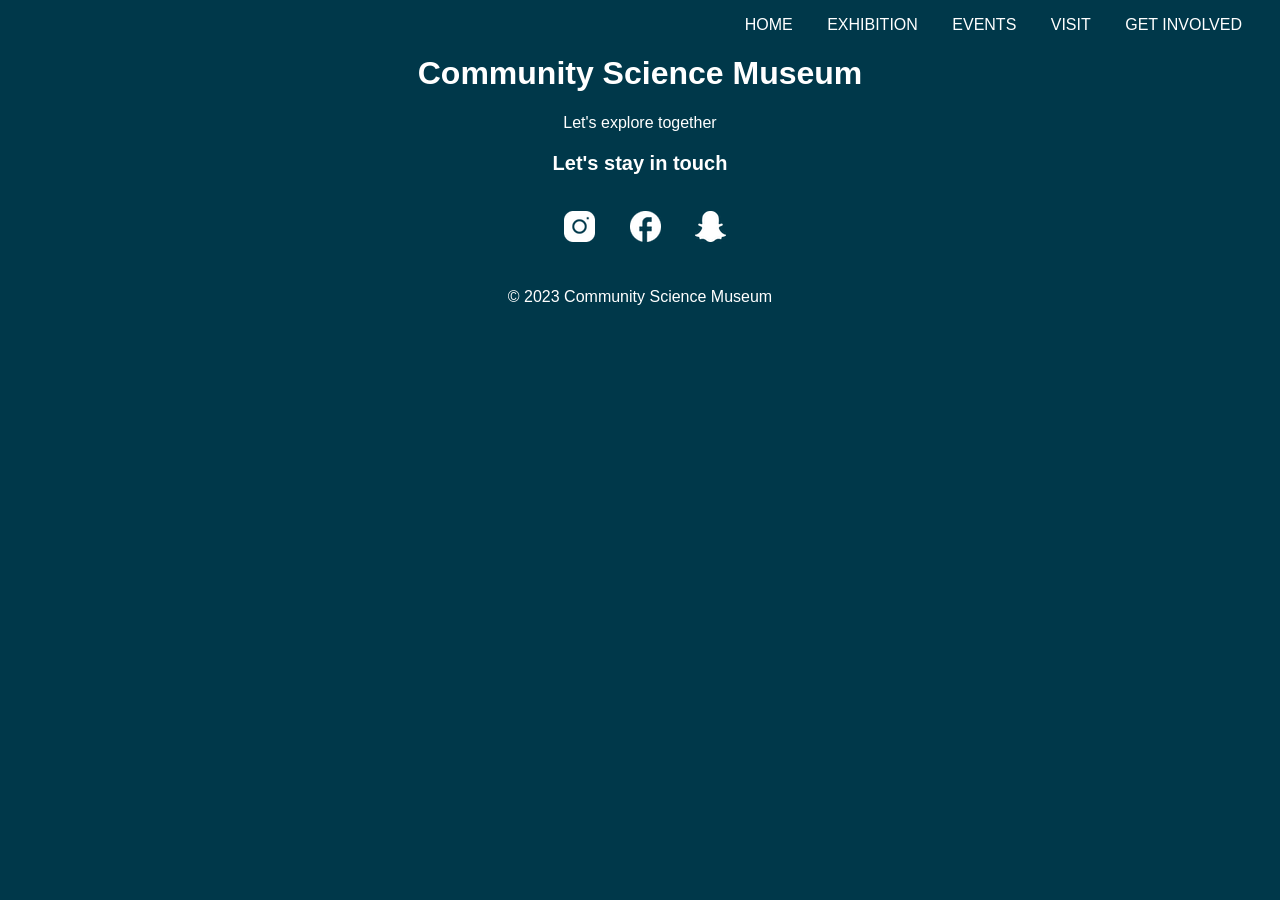
==== index.html @ e81e21a8 "update" ====
<!DOCTYPE html>
<html lang="en">
<head>
    <meta charset="UTF-8">
    <meta name="viewport" content="width=device-width, initial-scale=1.0">
    <title>Community Science Museum</title>
    <link href="css/styles.css" rel="stylesheet">
</head>
<body>
    <header>
        <nav>
            <ul>
                <li><a href="index.html">Home</a></li>
                <li><a href="exhibition/exhibition.html">Exhibition</a></li>
                <li><a href="events/events.html">Events</a></li>
                <li><a href="visit/visit.html">Visit</a></li>
                <li><a href="getinvolved/getinvolved.html">Get Involved</a></li>
            </ul>
        </nav>
    </header>
    <main>
        <h1>Community Science Museum</h1>
        <p>Let's explore together</p>
    </main>

    <footer>
        <div class="footer">
            <p>Let's stay in touch</p>
        </div>
        <ul class="socialicons">
            <li><a href="https://instagram.com" target="_blank">
                <img src="images/icons/instagramicon.png"></li>
            <li><a href="https://facebook.com" target="_blank">
                <img src="images/icons/facebookicon.png"></li>    
            <li><a href="https://snapchat.com" target="_blank">
                <img src="images/icons/snapchaticon.png"></li>    
        </ul>
        <div class="copyright">
            <p>&copy; 2023 Community Science Museum</p>
        </div>
    </footer>
</body>
</html>
---- css/styles.css ----
body {
    font-family: "Roboto", "Opens Sans", "Source Sans Pro", sans-serif;
    background-color: #00384A;
    color: #FFFFFF;
}

nav { 
    
}

ul {
    text-align: right;

}

li {
    display: inline; 
    margin-right: 30px;
    
}

a {
    color: #FFFFFF;
    text-transform: uppercase;
    text-decoration: none;
    font-weight: lighter;

}

nav a:hover {
    font-weight: bolder;
}

h1 {
    text-align: center;
    color: #FFFFFF;
}


p {
    text-align: center;
    color: #FFFFFF;
}


footer {
    color: #FFFFFF;
    text-align: center;
    
}

.footer {
    font-size: 20px;
    font-weight: bolder;

}

.socialicons {
    padding-bottom: 10px;
    display: inline-block;
        
}

.copyright {
    font-weight: lighter;
    text-transform: capitalize; 

}
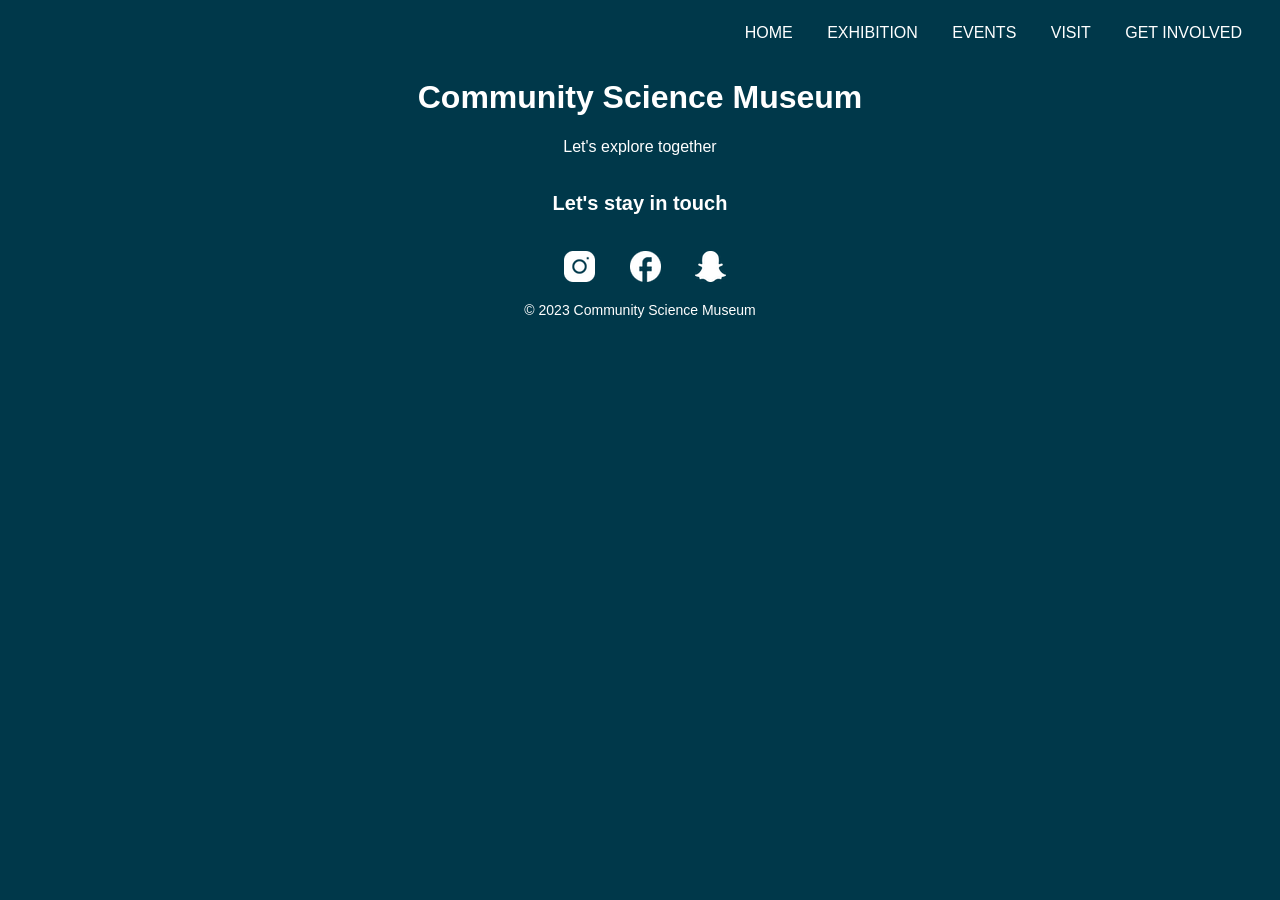
==== commit 3a11b75a: "update" ====
--- a/index.html
+++ b/index.html
@@ -19,22 +19,27 @@
         </nav>
     </header>
     <main>
-        <h1>Community Science Museum</h1>
-        <p>Let's explore together</p>
+        <div class="container">
+            <h1>Community Science Museum</h1>
+            <p>Let's explore together</p>
+
+        </div>
+        
     </main>
 
     <footer>
         <div class="footer">
             <p>Let's stay in touch</p>
         </div>
-        <ul class="socialicons">
-            <li><a href="https://instagram.com" target="_blank">
-                <img src="images/icons/instagramicon.png"></li>
-            <li><a href="https://facebook.com" target="_blank">
-                <img src="images/icons/facebookicon.png"></li>    
-            <li><a href="https://snapchat.com" target="_blank">
-                <img src="images/icons/snapchaticon.png"></li>    
-        </ul>
+        <div class="socialicons">
+            <ul>
+                <li><a href="https://instagram.com" target="_blank">
+                    <img src="images/icons/instagramicon.png"></a></li>
+                <li><a href="https://facebook.com" target="_blank">
+                    <img src="images/icons/facebookicon.png"></a></li>    
+                <li><a href="https://snapchat.com" target="_blank">
+                    <img src="images/icons/snapchaticon.png"></a></li>    
+            </ul>
         <div class="copyright">
             <p>&copy; 2023 Community Science Museum</p>
         </div>
--- a/css/styles.css
+++ b/css/styles.css
@@ -2,7 +2,16 @@
     font-family: "Roboto", "Opens Sans", "Source Sans Pro", sans-serif;
     background-color: #00384A;
     color: #FFFFFF;
+    display: grid;
+    grid-template-areas:
+    "header header"
+    "main main"
+    "footer footer"
+    ;
+  
+
 }
+
 
 nav { 
     
@@ -38,9 +47,55 @@
 
 
 p {
-    text-align: center;
     color: #FFFFFF;
 }
+
+
+.container {
+    text-align: center;
+}
+
+.grid-container {
+    display: grid;
+    grid-template-columns: 1fr 1fr;
+    grid-template-rows: auto 1fr auto; 
+    grid-gap: 30px; 
+    padding-left: 100px; 
+    padding-right: 100px;
+    padding-top: 50px;
+    min-height: 100vh;
+    align-items: center;
+    justify-content: center;
+    grid-template-areas: 
+    "header header"
+    "main main"
+    "footer footer"
+
+}
+
+.grid-item-2,
+.grid-item-4,
+.grid-item-6 {
+    text-align: left;
+    width: 300px; 
+
+}
+
+.grid-item-1,
+.grid-item-3,
+.grid-item-5 {
+    
+   
+}
+
+
+
+
+  
+
+
+
+
 
 
 footer {
@@ -62,7 +117,41 @@
 }
 
 .copyright {
+    font-size: 14px;
     font-weight: lighter;
     text-transform: capitalize; 
 
-}+}
+
+@media (min-width: 40em) {
+    body {
+        grid-template-columns: 1fr; 
+        grid-template-rows: auto 1fr auto;
+        grid-template-areas: 
+        'header header'
+        'main main'
+        'footer footer'
+        ;
+
+
+    }
+
+    header {
+        grid-column: span 2; 
+    }
+
+    footer {
+        grid-column: span 2;    
+    }
+
+} 
+
+
+header { grid-area: header; }
+main { grid-area: main; }
+footer { grid-area: footer; }
+
+
+    
+ 
+
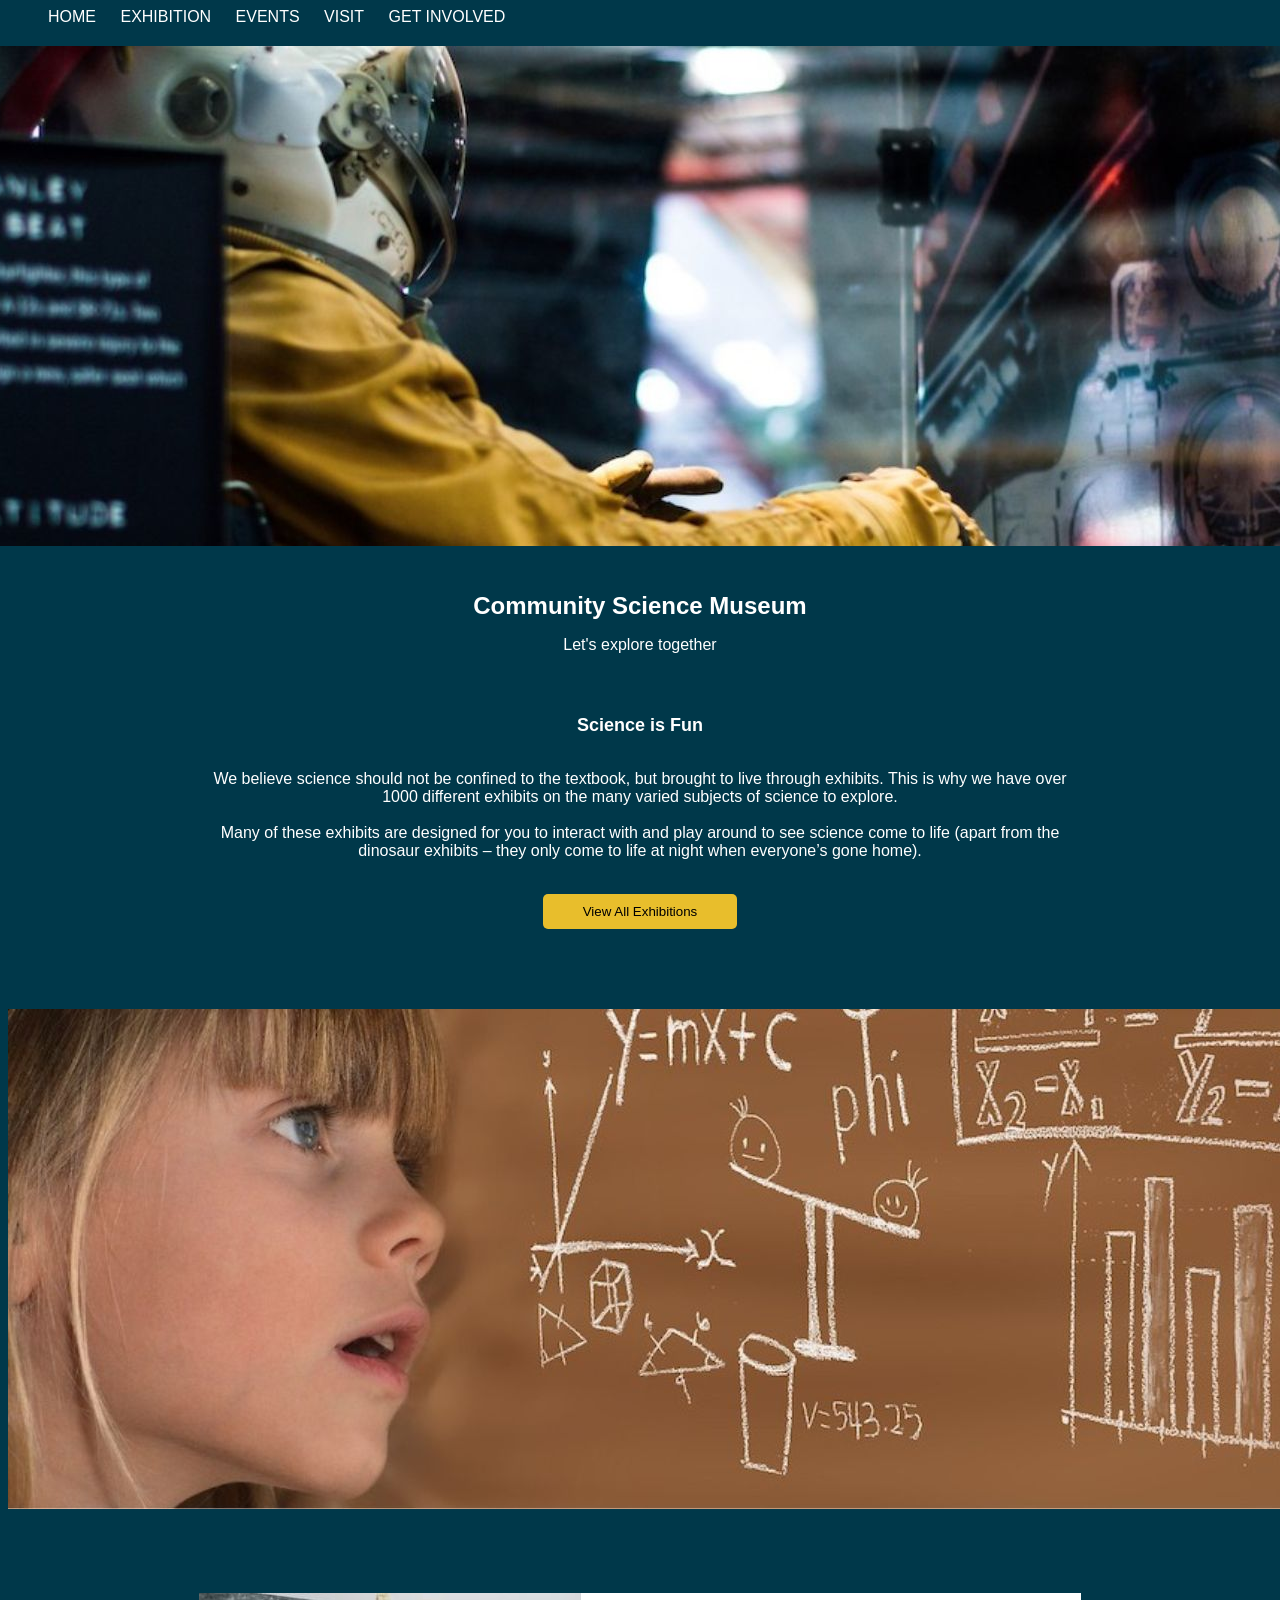
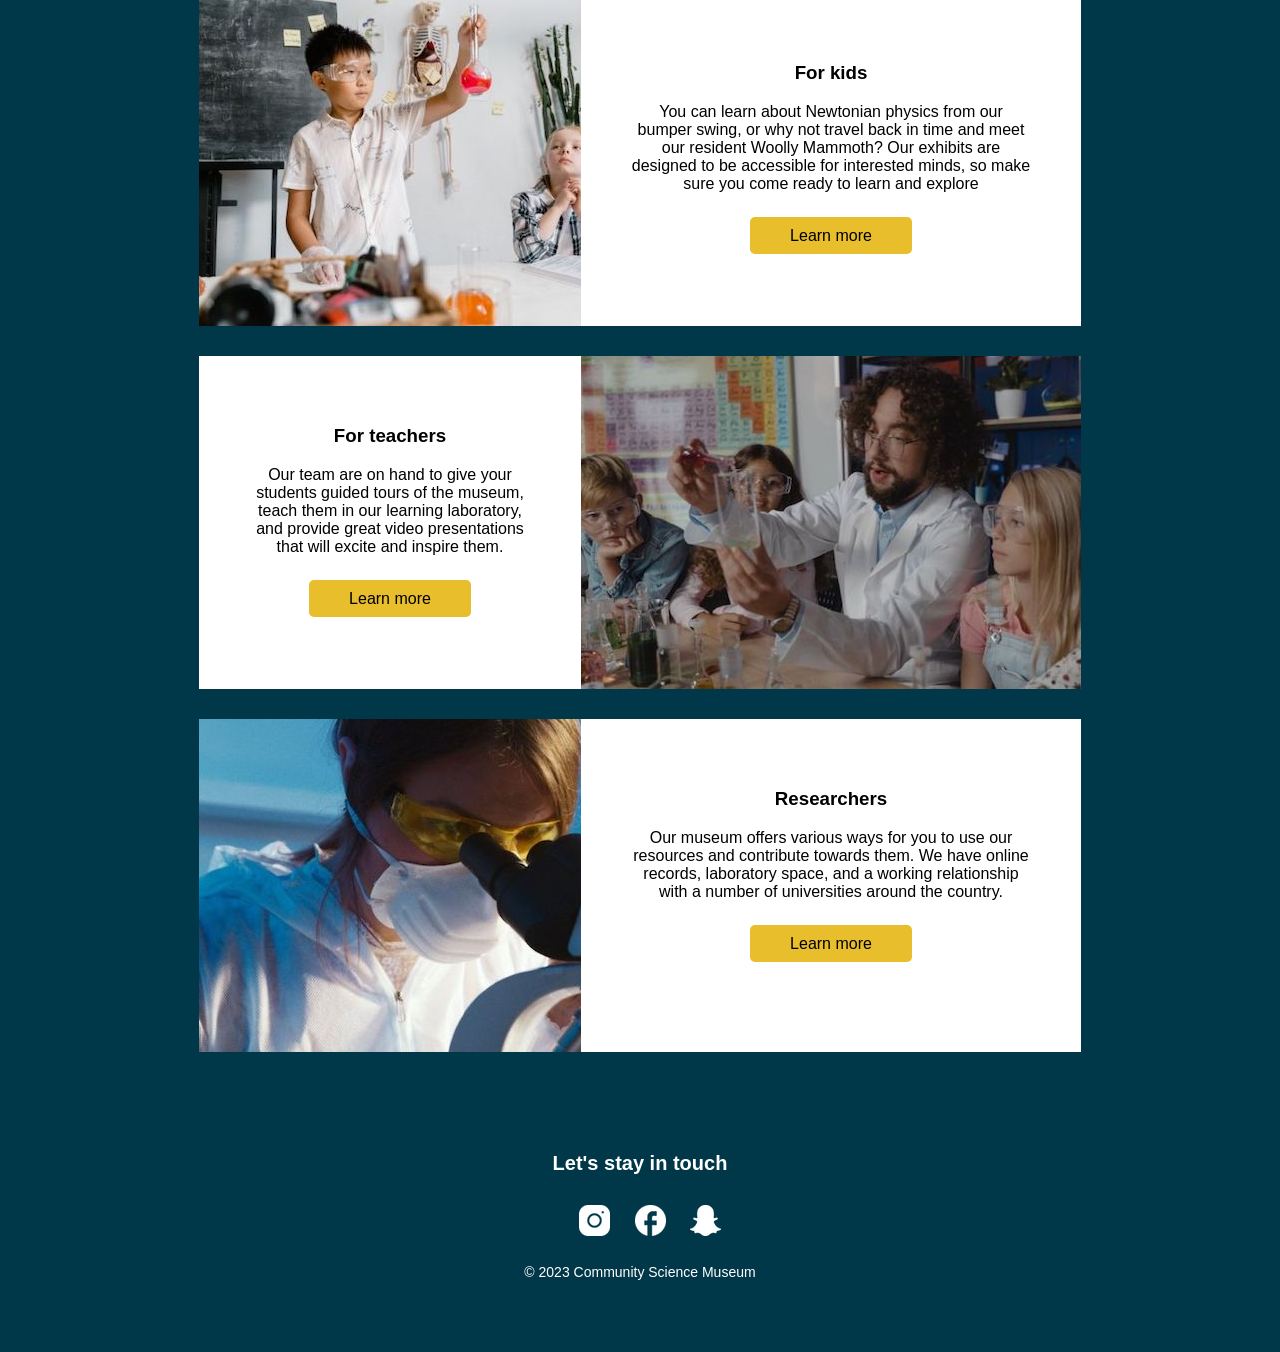
==== commit d10eca9c: "update" ====
--- a/index.html
+++ b/index.html
@@ -18,13 +18,85 @@
             </ul>
         </nav>
     </header>
-    <main>
+    <main> 
         <div class="container">
-            <h1>Community Science Museum</h1>
-            <p>Let's explore together</p>
+            <div class="container-item-1">
+                <img src="images/home/community_science_museum_simulator_cosmology_background1.jpg" alt="Full equiped person in Simulator"> 
+            </div>
+            <div class="container-item-2">
+                <h1>Community Science Museum</h1>
+                <p>Let's explore together</p>
+            </div>
+            <div class="container-item-3">
+                <h2>Science is Fun</h2>
+                <p>
+                    <br>We believe science should not be confined to the textbook, but brought to live through exhibits. This is why we have over 1000 different exhibits on the many varied subjects of science to explore.<br/>
+                    <br>Many of these exhibits are designed for you to interact with and play around to see science come to life (apart from the dinosaur exhibits – they only come to life at night when everyone’s gone home).</br>
+                </p>
+                <br><button type="button" class="button">View All Exhibitions</button></br>
+            </div>
+
+            <div class="container-item-4">
+                <img src="images/home/scienceisfun_girl_with_numbers_background.jpg" alt="Girl and numbers">
+            </div>
+
+            <div class="container-item-5">
+                <img src="images/home/boy_experiment.jpg" alt="Boy experiement">
+            </div>    
+            
+            <div class="container-item-6">
+                <h3>For kids</h3>
+                <p>You can learn about Newtonian physics from our bumper swing, or why not travel back in time and meet our resident Woolly Mammoth? Our exhibits are designed to be accessible for interested minds, so make sure you come ready to learn and explore</p>
+                <br><buttontype="button" class="button">Learn more</button></buttontype></br>
+            </div>
+
+            <div class="container-item-7">
+                <h3>For teachers</h3>
+                <p>Our team are on hand to give your students guided tours of the museum, teach them in our learning laboratory, and provide great video presentations that will excite and inspire them.</p>
+                <br><buttontype="button" class="button">Learn more</button></buttontype></br>
+            </div>    
+
+            <div class="container-item-8">
+                <img src="images/home/explore_for_teachers1.jpg" alt="Teacher showing experiment">
+            </div> 
+
+            <div class="container-item-9">
+                <img src="images/home/getinvolved_volunteer1.jpg" alt="Researcher checking results">
+            </div>
+
+            <div class="container-item-10">
+                <h3>Researchers</h3>
+                <p>Our museum offers various ways for you to use our resources and contribute towards them. We have online records, laboratory space, and a working relationship with a number of universities around the country.</p>
+                <br><buttontype="button" class="button">Learn more</button></buttontype></br>
+            </div>
+            
+        
+        
+
+                
+                
+                
+           
+              
+         
+            
+
 
         </div>
-        
+
+
+      
+
+
+
+
+
+
+
+
+
+
+
     </main>
 
     <footer>
@@ -36,10 +108,11 @@
                 <li><a href="https://instagram.com" target="_blank">
                     <img src="images/icons/instagramicon.png"></a></li>
                 <li><a href="https://facebook.com" target="_blank">
-                    <img src="images/icons/facebookicon.png"></a></li>    
+                    <img src="images/icons/facebookicon.png" target="_blank"></a></li>
                 <li><a href="https://snapchat.com" target="_blank">
                     <img src="images/icons/snapchaticon.png"></a></li>    
             </ul>
+        </div>
         <div class="copyright">
             <p>&copy; 2023 Community Science Museum</p>
         </div>
--- a/css/styles.css
+++ b/css/styles.css
@@ -2,29 +2,19 @@
     font-family: "Roboto", "Opens Sans", "Source Sans Pro", sans-serif;
     background-color: #00384A;
     color: #FFFFFF;
-    display: grid;
-    grid-template-areas:
-    "header header"
-    "main main"
-    "footer footer"
-    ;
-  
-
-}
-
-
-nav { 
-    
+   
+
 }
 
 ul {
     text-align: right;
+    display: inline;
 
 }
 
 li {
     display: inline; 
-    margin-right: 30px;
+    margin-right: 20px;
     
 }
 
@@ -43,70 +33,291 @@
 h1 {
     text-align: center;
     color: #FFFFFF;
-}
-
-
-p {
-    color: #FFFFFF;
-}
-
+    font-size: 24px;
+}
+
+h2 {
+    font-size: 18px; 
+    text-align: center;
+
+}
+
+
+.button {
+    background-color: #E8BE2C;
+    color: black;
+    border: none; 
+    border-radius: 5px; 
+    padding: 10px 40px; 
+
+
+}
 
 .container {
-    text-align: center;
-}
+    display: grid; 
+    grid-template-columns: 1fr 1fr 1fr 1fr 1fr 1fr;
+    grid-template-rows: auto 1fr auto;
+    grid-row-gap: 30px; 
+    padding-top: 20px; 
+    padding-bottom: 20px; 
+}
+
+.container-item-1 {
+    grid-column: span 6;
+    display: flex; 
+    justify-content: center; 
+     
+}
+
+
+.container-item-2 {
+    text-align: center;
+    grid-column-start: 2;
+    grid-column-end: 6; 
+  
+
+}
+
+
+.container-item-3 {
+    text-align: center;
+    grid-column-start: 2;
+    grid-column-end: 6;
+    
+
+}
+
+.container-item-4 {
+    padding-top: 50px; 
+    padding-bottom: 50px;
+    grid-column: span 6; 
+}
+
+
+.container-item-5 {
+    grid-column-start: 2;
+    grid-column-end: 4;
+    background: white;
+    display: flex; 
+    justify-content: left;
+    
+
+
+
+}
+
+.container-item-6 {
+    grid-column-start: 4;
+    grid-column-end: 6;
+    background: white;
+    color: black; 
+    padding: 50px; 
+    text-align: center;
+
+
+}
+
+
+.container-item-7 {
+    grid-column-start: 2;
+    grid-column-end: 4;
+    background: white;
+    color: black;
+    padding: 50px; 
+    text-align: center;
+ 
+
+}
+
+
+.container-item-8 {
+    grid-column-start: 4;
+    grid-column-end: 6;
+    background: white;
+    display: flex; 
+    justify-content: right;
+    width: 500px;
+
+}
+
+.container-item-9 {
+    grid-column-start: 2;
+    grid-column-end: 4;
+    background: white;
+    display: flex; 
+    justify-content: left;
+    
+
+}
+
+.container-item-10 {
+    grid-column-start: 4;
+    grid-column-end: 6;
+    background: white;
+    color: black;
+    padding: 50px; 
+    text-align: center;
+    
+
+}
+
+
+
+
+
 
 .grid-container {
-    display: grid;
-    grid-template-columns: 1fr 1fr;
-    grid-template-rows: auto 1fr auto; 
-    grid-gap: 30px; 
-    padding-left: 100px; 
-    padding-right: 100px;
-    padding-top: 50px;
-    min-height: 100vh;
-    align-items: center;
-    justify-content: center;
-    grid-template-areas: 
-    "header header"
-    "main main"
-    "footer footer"
+    display: grid; 
+    grid-template-columns: 1fr 1fr 1fr 1fr 1fr 1fr; 
+    grid-template-rows: auto 1fr 1fr 1fr auto; 
+    grid-column-gap: 20px; 
+    grid-row-gap: 70px; 
+
+
+
+}
+
+.grid-item-1 {  
+    grid-column: span 6;
+    padding: 30px; 
+   
+    
 
 }
 
 .grid-item-2,
 .grid-item-4,
-.grid-item-6 {
-    text-align: left;
-    width: 300px; 
-
-}
-
-.grid-item-1,
+.grid-item-6 { 
+    grid-column-start: 2;
+    grid-column-end: 4;
+
+    
+ 
+
+}
+
 .grid-item-3,
-.grid-item-5 {
-    
-   
-}
-
-
-
+.grid-item-5,
+.grid-item-7 {
+    grid-column-start: 4;
+    grid-column-end: 6;
 
   
 
 
-
-
+}
+
+
+
+
+.grid-container-1 {
+    display: grid; 
+    grid-template-columns: 1fr 1fr 1fr 1fr 1fr; 
+    grid-template-rows: auto auto auto auto auto; 
+    grid-row-gap: 10px; 
+    grid-column-gap: 10px;
+    background-color: white; 
+    color: black;
+    height: 100vh;
+    
+}
+
+.grid-container-2 {
+    display: grid; 
+    grid-template-columns: 1fr 1fr 1fr 1fr 1fr; 
+    grid-template-rows: auto auto auto auto auto; 
+    grid-row-gap: 10px; 
+    grid-column-gap: 10px;
+    background-color: #00384A; 
+    color: white;
+    height: 100vh;
+
+
+    
+}
+
+
+
+
+.header {
+    padding: 30px; 
+   
+
+}
+
+.grid-item-1-2,
+.grid-item-2-2 {
+    grid-column-start: 2;
+    padding-top: 50px;
+   
+ 
+
+}
+
+.grid-item-1-3,
+.grid-item-2-3 {
+    grid-column-start: 2;
+    display: flex; 
+    justify-content: left;
+
+
+}
+
+.grid-item-1-4,
+.grid-item-2-4 {
+    grid-column-start: 3;
+    display: flex; 
+    justify-content: center;
+   
+ 
+
+}
+
+.grid-item-1-5,
+.grid-item-2-5 {
+    grid-column-start: 4;
+    display: flex; 
+    justify-content: right; 
+   
+ 
+
+}
+
+.grid-item-1-6,
+.grid-item-2-6 {
+    display: none; 
+  
+ 
+ 
+
+}
+
+.grid-item-1-7,
+.grid-item-2-7 {
+    grid-column-start: 2;
+    grid-column-end: 5;   
+    display: flex; 
+    justify-content: center;
+   
+
+}
+
+
+ 
 
 
 footer {
     color: #FFFFFF;
     text-align: center;
+    padding: 50px; 
     
 }
 
 .footer {
     font-size: 20px;
     font-weight: bolder;
+    padding: 10px; 
+
 
 }
 
@@ -123,35 +334,195 @@
 
 }
 
-@media (min-width: 40em) {
+@media (max-width: 60em) {
     body {
+        display: grid; 
         grid-template-columns: 1fr; 
         grid-template-rows: auto 1fr auto;
-        grid-template-areas: 
-        'header header'
-        'main main'
-        'footer footer'
-        ;
-
-
-    }
+        width: auto; 
+
+        
+       
+    }
+
+
 
     header {
         grid-column: span 2; 
     }
 
+    .grid-item-1 {
+        grid-column: span 6; 
+    }
+
+    .grid-item-2,
+    .grid-item-4,
+    .grid-item-6 {
+        grid-column-start: 2;
+        grid-column-end: 6; 
+        display: flex; 
+        justify-content: center;
+          
+        
+    }
+
+
+    .grid-item-3,
+    .grid-item-5,
+    .grid-item-7 {
+        grid-column-start: 2; 
+        grid-column-end: 6; 
+        text-align: center;
+
+       
+
+    }
+
+
     footer {
         grid-column: span 2;    
     }
 
-} 
-
-
-header { grid-area: header; }
-main { grid-area: main; }
-footer { grid-area: footer; }
-
-
-    
- 
-
+    .grid-item-1-1,
+    .grid-item-2-1 {
+        grid-column: span 6; 
+    }
+
+    .grid-item-1-2,
+    .grid-item-2-2 {
+        grid-column-start: 2; 
+        grid-column-end: 5; 
+        text-align: center; 
+    }
+
+
+    .grid-item-1-3,
+    .grid-item-1-4,
+    .grid-item-1-5,
+    .grid-item-2-3,
+    .grid-item-2-4,
+    .grid-item-2-5 {
+        display: none; 
+         
+    }
+
+    .grid-item-1-6,
+    .grid-item-2-6 {
+        grid-column-start: 2; 
+        grid-column-end: 5; 
+        display: flex;
+        justify-content: center;
+        
+    }
+
+    .grid-item-1-7,
+    .grid-item-2-7 {
+        text-align: center;
+
+        
+    }
+
+    .container-item-1 {
+        grid-column-start: 1;
+        grid-column-end: 6; 
+
+    }
+
+    .container-item-2 {
+        grid-column: span 6;  
+
+    }
+
+    .container-item-3 {
+        grid-column: span 6;
+        padding-left: 100px; 
+        padding-right: 100px;
+
+    }
+
+    .container-item-4 {
+        grid-column: span 6;
+        display: flex; 
+        justify-content: center;
+
+    }
+
+    .container-item-5 {
+        grid-column: span 6;
+        display: flex; 
+        justify-content: center;
+        padding-left: 100px;
+        padding-right: 100px; 
+        background:#00384A; 
+
+
+    }
+
+    .container-item-6 {
+        grid-column: span 6;
+        padding-left: 100px;
+        padding-right: 100px;  
+        background:#00384A; 
+        color: white; 
+
+    }
+
+    .container-item-7 {
+        grid-column: span 6;
+        padding-left: 100px;
+        padding-right: 100px;  
+        background:#00384A; 
+        color: white;
+
+    }
+
+    .container-item-8 {
+        grid-column: span 6;
+        display: flex; 
+        justify-content: center;
+        padding-left: 100px;
+        padding-right: 100px; 
+        background:#00384A;
+
+
+
+    }
+
+    .container-item-9 {
+        grid-column: span 6;
+        display: flex; 
+        justify-content: center;
+        padding-left: 100px;
+        padding-right: 100px; 
+        background:#00384A;
+
+    }
+
+    .container-item-10 {
+        grid-column: span 6;
+        padding-left: 100px;
+        padding-right: 100px;  
+        background:#00384A; 
+        color: white; 
+
+    }
+
+   
+
+
+
+
+   
+
+   
+}
+
+
+
+ 
+
+
+
+    
+ 
+
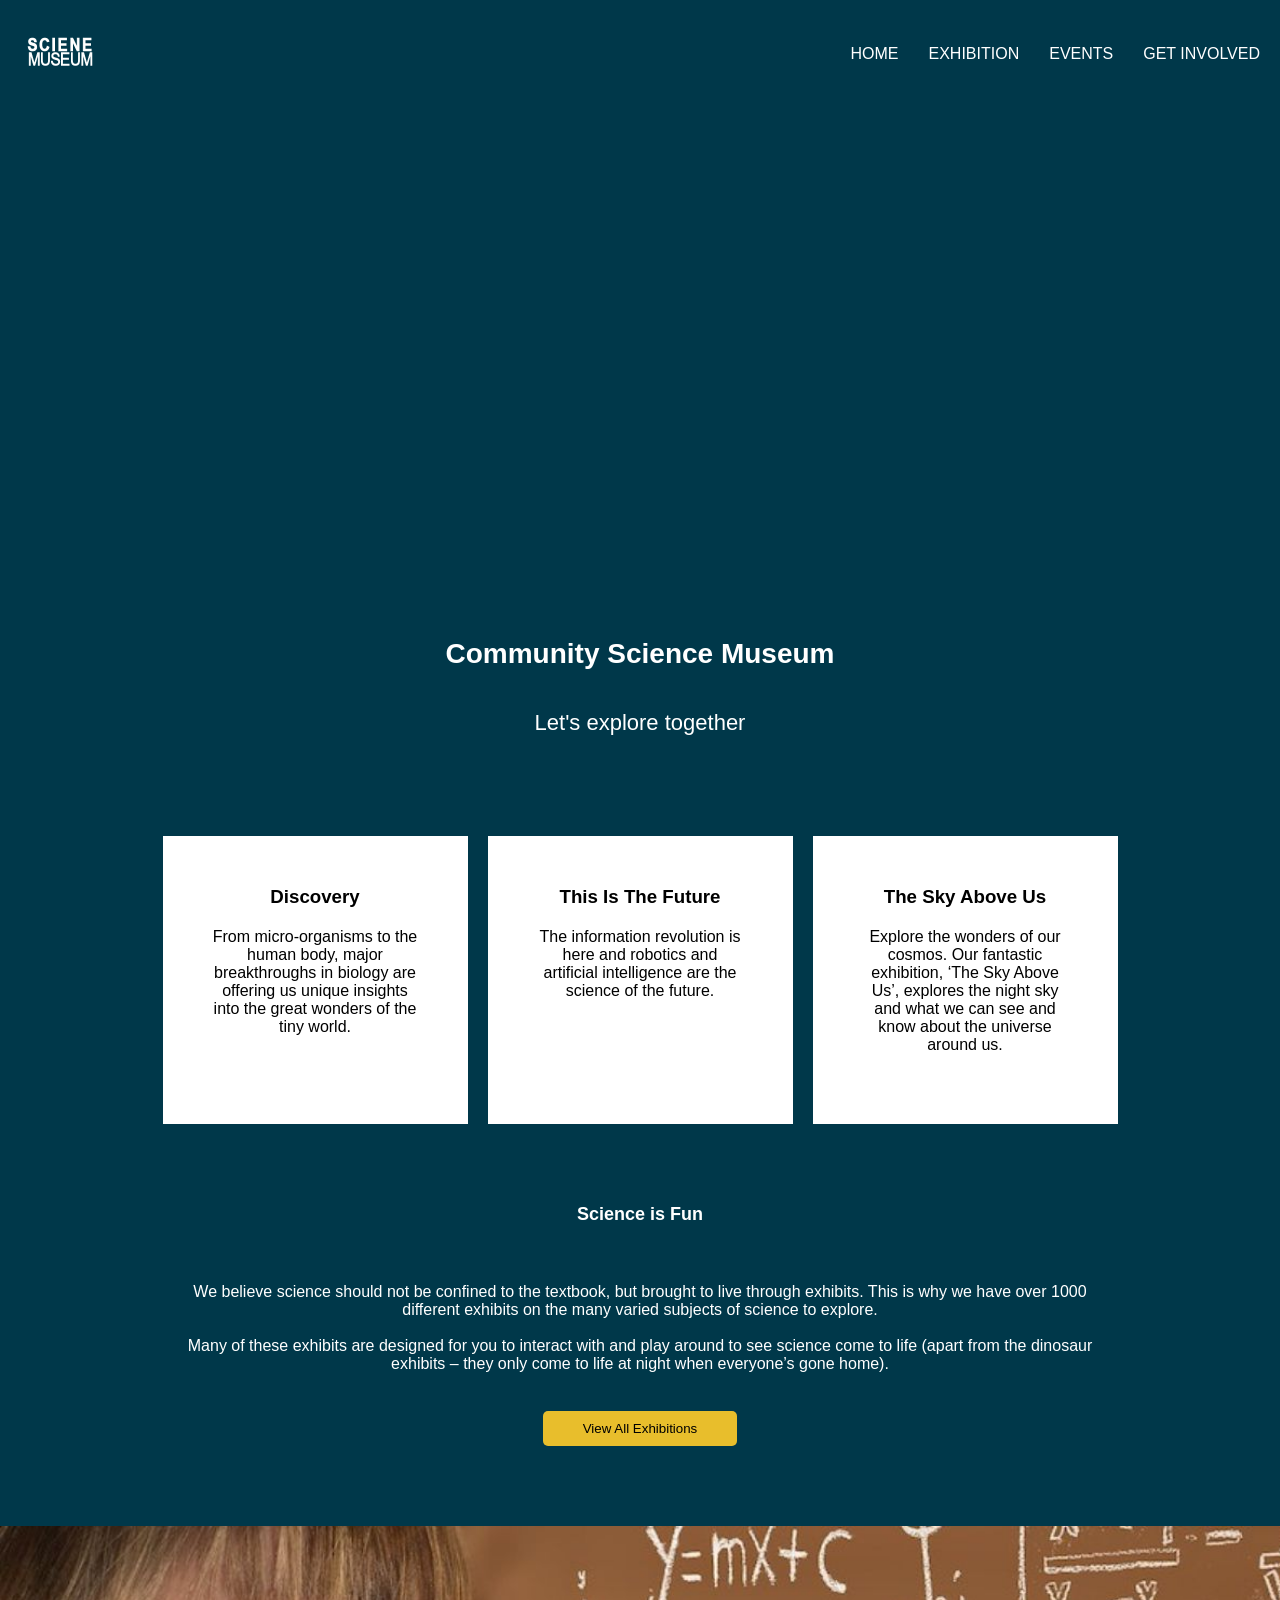
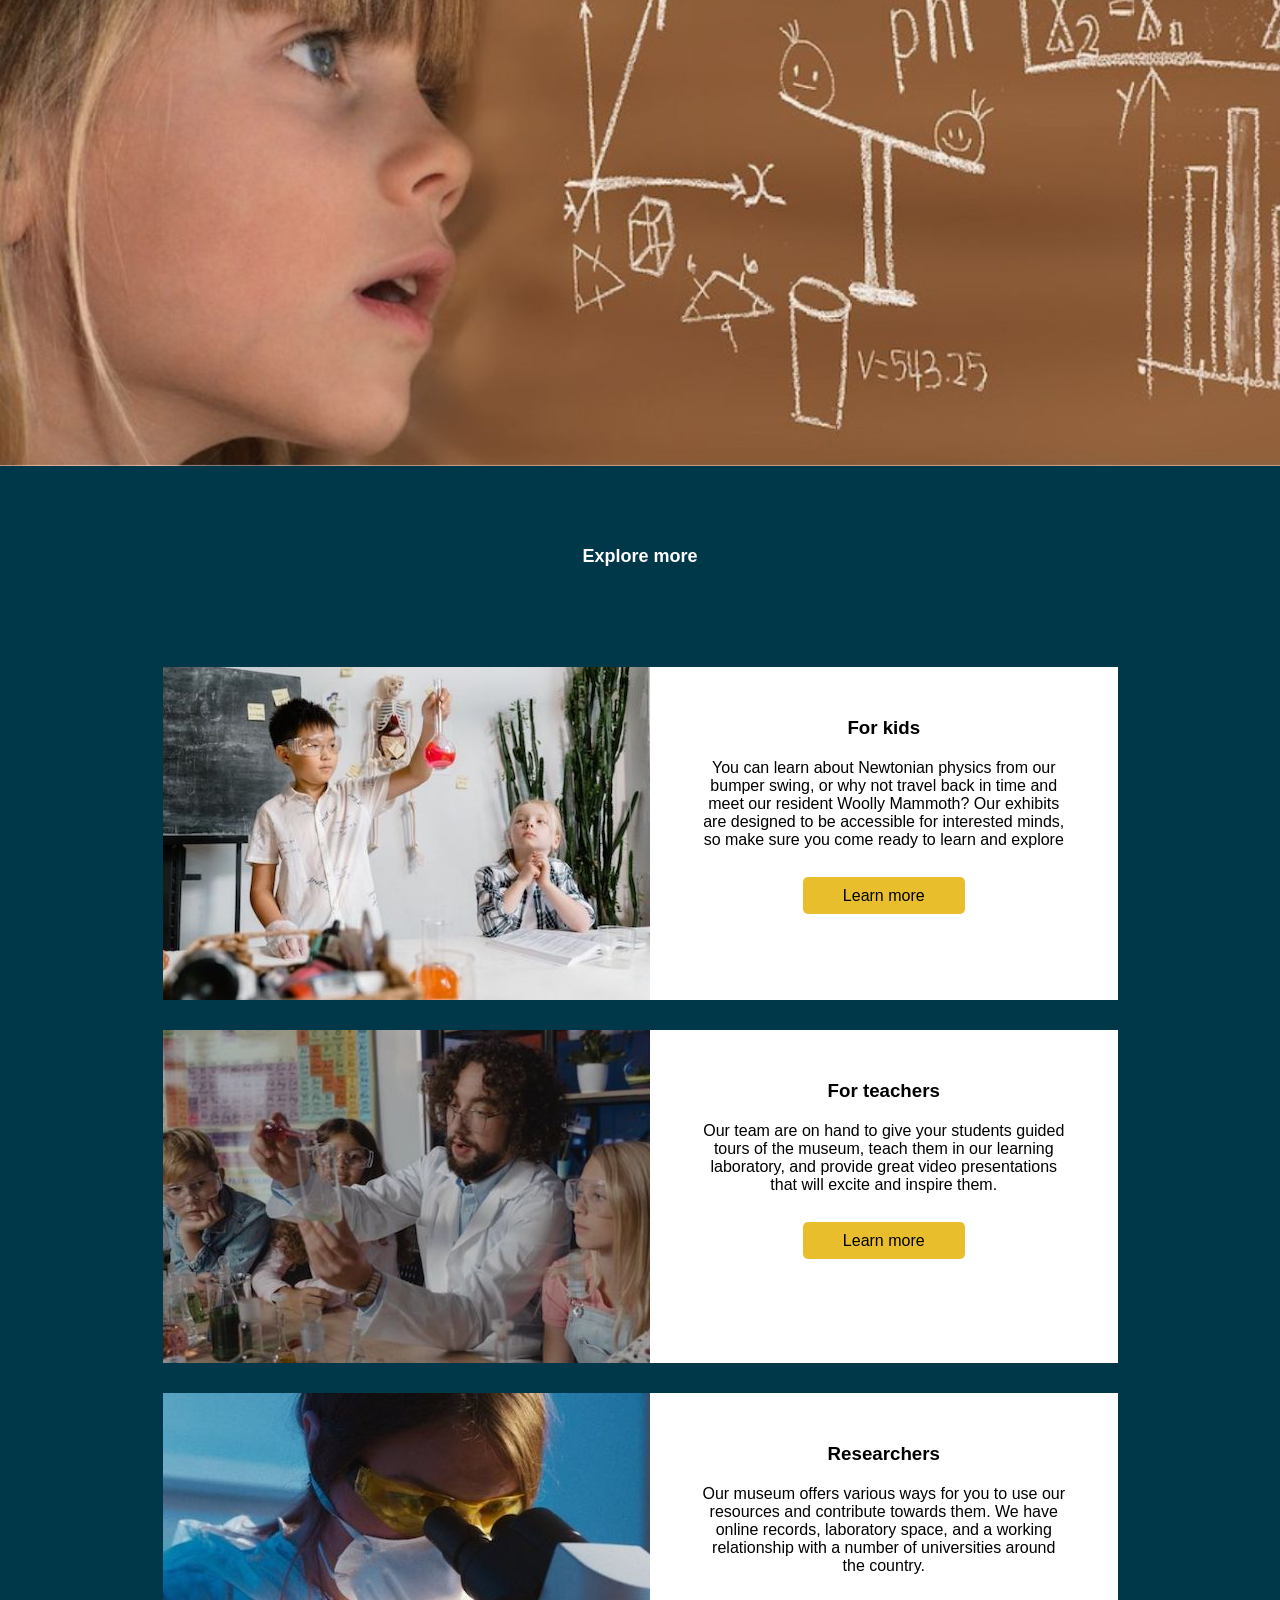
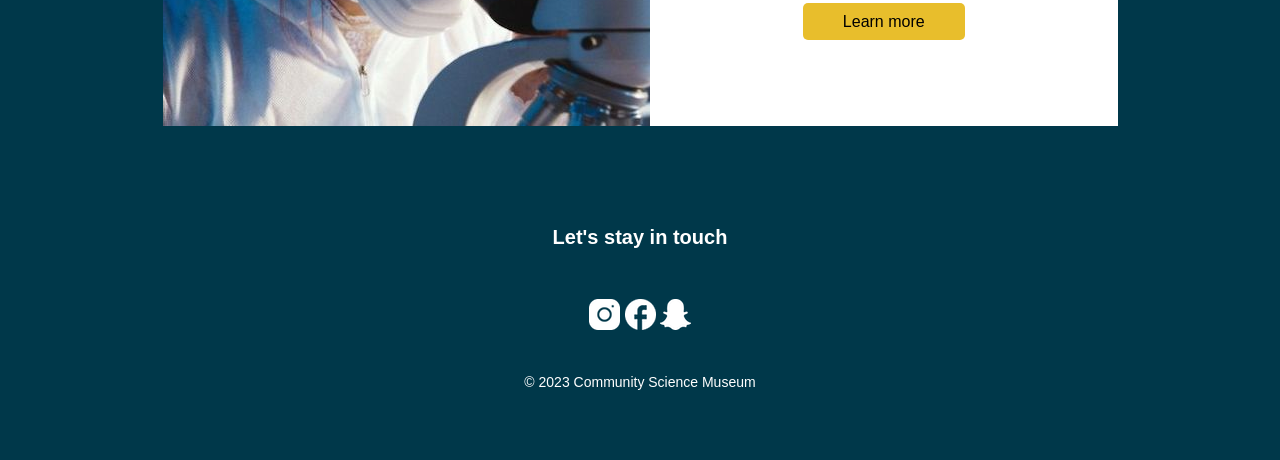
==== commit 58ec7e8e: "update" ====
--- a/index.html
+++ b/index.html
@@ -2,31 +2,61 @@
 <html lang="en">
 <head>
     <meta charset="UTF-8">
+    <meta http-equiv="X-UA-Compatible" content="IE-edge">
     <meta name="viewport" content="width=device-width, initial-scale=1.0">
-    <title>Community Science Museum</title>
-    <link href="css/styles.css" rel="stylesheet">
+    <title>Hamburger Menu</title>
+    <link rel="stylesheet" href="styles.css"/>
+    <link rel="stylesheet" href="https://cdnjs.cloudflare.com/ajax/libs/font-awesome/6.4.2/css/all.min.css" integrity="sha512-z3gLpd7yknf1YoNbCzqRKc4qyor8gaKU1qmn+CShxbuBusANI9QpRohGBreCFkKxLhei6S9CQXFEbbKuqLg0DA==" crossorigin="anonymous" referrerpolicy="no-referrer" />
 </head>
 <body>
     <header>
         <nav>
-            <ul>
-                <li><a href="index.html">Home</a></li>
-                <li><a href="exhibition/exhibition.html">Exhibition</a></li>
-                <li><a href="events/events.html">Events</a></li>
-                <li><a href="visit/visit.html">Visit</a></li>
-                <li><a href="getinvolved/getinvolved.html">Get Involved</a></li>
+            <ul class="nav-bar">
+                <li class="logo"><img src="images/logo/logo_science_museum.png" alt="Logo of Community Science Museum"></a></li>
+                <input type="checkbox" id="check">
+                <span class="menu">
+                    <li><a href="index.html">Home</a></li>
+                    <li><a href="exhibition.html">Exhibition</a></li>
+                    <li><a href="events.html">Events</a></li>
+                    <li><a href="getinvolved.html">Get Involved</a></li>
+                    <label for="check" class="close-menu"><i class="fas fa-times"></i></label>
+                </span>
+                <label for="check" class="open-menu"><i class="fas fa-bars"></i></label>
             </ul>
         </nav>
     </header>
-    <main> 
+    <main>
         <div class="container">
             <div class="container-item-1">
-                <img src="images/home/community_science_museum_simulator_cosmology_background1.jpg" alt="Full equiped person in Simulator"> 
             </div>
             <div class="container-item-2">
                 <h1>Community Science Museum</h1>
                 <p>Let's explore together</p>
             </div>
+
+
+            <div class="container-item-0-1">
+                <h3>Discovery</h3>
+                <p>From micro-organisms to the human body, major breakthroughs in biology are offering us unique insights into the great wonders of the tiny world.</p>
+            </div>
+
+
+            <div class="container-item-0-2">
+                <h3>This Is The Future</h3>
+                <p>The information revolution is here and robotics and artificial intelligence are the science of the future.</p>
+
+            </div>
+
+
+            <div class="container-item-0-3">
+                <h3>The Sky Above Us</h3>
+                <p>Explore the wonders of our cosmos. Our fantastic exhibition, ‘The Sky Above Us’, explores the night sky and what we can see and know about the universe around us.</p>
+
+            </div>
+
+
+
+
             <div class="container-item-3">
                 <h2>Science is Fun</h2>
                 <p>
@@ -35,19 +65,22 @@
                 </p>
                 <br><button type="button" class="button">View All Exhibitions</button></br>
             </div>
-
             <div class="container-item-4">
-                <img src="images/home/scienceisfun_girl_with_numbers_background.jpg" alt="Girl and numbers">
             </div>
-
+            <div class="container-item-3">
+                <h2>Explore more</h2>
+            </div>
             <div class="container-item-5">
                 <img src="images/home/boy_experiment.jpg" alt="Boy experiement">
             </div>    
-            
             <div class="container-item-6">
                 <h3>For kids</h3>
                 <p>You can learn about Newtonian physics from our bumper swing, or why not travel back in time and meet our resident Woolly Mammoth? Our exhibits are designed to be accessible for interested minds, so make sure you come ready to learn and explore</p>
                 <br><buttontype="button" class="button">Learn more</button></buttontype></br>
+            </div>
+
+            <div class="container-item-8">
+                <img src="images/home/explore_for_teachers1.jpg" alt="Teacher showing experiment">
             </div>
 
             <div class="container-item-7">
@@ -56,10 +89,7 @@
                 <br><buttontype="button" class="button">Learn more</button></buttontype></br>
             </div>    
 
-            <div class="container-item-8">
-                <img src="images/home/explore_for_teachers1.jpg" alt="Teacher showing experiment">
-            </div> 
-
+        
             <div class="container-item-9">
                 <img src="images/home/getinvolved_volunteer1.jpg" alt="Researcher checking results">
             </div>
@@ -69,42 +99,14 @@
                 <p>Our museum offers various ways for you to use our resources and contribute towards them. We have online records, laboratory space, and a working relationship with a number of universities around the country.</p>
                 <br><buttontype="button" class="button">Learn more</button></buttontype></br>
             </div>
-            
-        
-        
-
-                
-                
-                
-           
-              
-         
-            
-
-
         </div>
-
-
-      
-
-
-
-
-
-
-
-
-
-
-
     </main>
-
     <footer>
         <div class="footer">
             <p>Let's stay in touch</p>
         </div>
-        <div class="socialicons">
-            <ul>
+        <div>
+            <ul class="social">
                 <li><a href="https://instagram.com" target="_blank">
                     <img src="images/icons/instagramicon.png"></a></li>
                 <li><a href="https://facebook.com" target="_blank">
@@ -117,5 +119,6 @@
             <p>&copy; 2023 Community Science Museum</p>
         </div>
     </footer>
+    
 </body>
 </html>
--- a/styles.css
+++ b/styles.css
@@ -0,0 +1,612 @@
+*{
+    box-sizing: border-box; 
+    margin: 0px; 
+    padding: 0px; 
+}
+
+body {
+    font-family: "Roboto", sans-serif;
+    background-color: var(--color2);
+    --color1: white; 
+    --color2: #00384A; 
+}
+
+.nav-bar {
+    width: 100%; 
+    display: flex; 
+    justify-content: space-between;
+    align-items: center;
+    list-style: none; 
+    position: relative; 
+    background-color: var(--color2); 
+    padding: 12px 20px; 
+}
+
+.logo img {width: 80px;}
+.menu {display: flex;}
+.menu li {padding-left: 30px;}
+.menu li a {
+    display: inline-block; 
+    text-decoration: none;
+    color: var(--color1);
+    text-align: center; 
+    transition: 0.15s ease-in-out; 
+    position: relative; 
+    text-transform: uppercase;
+    font-weight: lighter; 
+}
+
+.menu li a::after {
+    content: "";
+    position: absolute; 
+    bottom: 0; 
+    left: 0; 
+    width: 0; 
+    height: 1px; 
+    background-color: var(--color1);
+    transition: 0.15s ease-in-out;
+}
+
+.menu li a:hover:after {width: 100%;}
+.open-menu , .close-menu {
+    position: absolute; 
+    color: var(--color1); 
+    cursor: pointer; 
+    font-size: 1.5rem; 
+    display: none;  
+}
+
+
+
+
+
+.open-menu {
+    top: 50%;
+    right: 20px; 
+    transform: translateY(-50%); 
+}
+
+.close-menu {
+    top: 20px; 
+    right: 20px; 
+}
+
+li {
+    display: inline;   
+}
+
+
+.header {
+    padding: 30px; 
+    text-align: center;
+    color: #FFFFFF;
+}
+
+h1 {
+    font-size: 28px;
+    padding-bottom: 20px; 
+}
+
+h2 {
+    font-size: 18px;
+    padding-bottom: 20px;     
+}
+
+p {
+    padding-bottom: 20px; 
+    padding-top: 20px; 
+}
+
+
+.button {
+    background-color: #E8BE2C;
+    color: black;
+    border: none; 
+    border-radius: 5px; 
+    padding: 10px 40px; 
+}
+
+footer {
+    color: #FFFFFF;
+    text-align: center;
+    padding-top: 50px; 
+    padding-bottom: 50px;   
+}
+
+.footer {
+    font-size: 20px;
+    font-weight: bolder;
+    padding: 10px; 
+}
+
+.social {
+    display: inline-block;
+    padding: 20px;        
+}
+
+.copyright {
+    font-size: 14px;
+    font-weight: lighter;
+    text-transform: capitalize; 
+}
+
+.container {
+    display: grid; 
+    grid-template-columns: 1fr 1fr 1fr 1fr 1fr 1fr 1fr 1fr;
+    grid-template-rows: auto 1fr auto; 
+    padding-top: 20px; 
+    grid-row-gap: 30px; 
+    padding-bottom: 20px;
+    grid-column-gap: 20px; 
+}
+
+
+.grid-container {
+    display: grid; 
+    grid-template-columns: 1fr 1fr 1fr 1fr 1fr 1fr; 
+    grid-template-rows: auto auto auto auto auto auto; 
+    grid-column-gap: 50px; 
+    grid-row-gap: 80px; 
+    color:#FFFFFF;
+    background-color: #00384A;
+}
+
+.grid-container-1 {
+    display: grid; 
+    grid-template-columns: 1fr 1fr 1fr 1fr 1fr; 
+    grid-template-rows: auto auto auto auto auto; 
+    grid-row-gap: 10px; 
+    grid-column-gap: 10px;
+    background-color: white; 
+    color: black;
+    height: 100vh; 
+}
+
+.grid-container-2 {
+    display: grid; 
+    grid-template-columns: 1fr 1fr 1fr 1fr 1fr; 
+    grid-template-rows: auto auto auto auto auto; 
+    grid-row-gap: 10px; 
+    grid-column-gap: 10px;
+    background-color: #00384A; 
+    color: white;
+    height: 100vh;
+}
+
+
+.container-item-0-1 {
+    grid-column-start: 2;
+    grid-column-end: 4;
+    background: white;
+    color: black; 
+    padding: 50px; 
+    text-align: center;
+    grid-column-gap: 20px; 
+
+}
+
+.container-item-0-2 {
+    grid-column-start: 4;
+    grid-column-end: 6;
+    background: white;
+    color: black; 
+    padding: 50px; 
+    text-align: center;
+    grid-gap: 20px; 
+    
+}
+
+.container-item-0-3 {
+    grid-column-start: 6;
+    grid-column-end: 8;
+    background: white;
+    color: black; 
+    padding: 50px; 
+    text-align: center;
+    grid-column-gap: 20px;
+    
+}
+
+.container-item-1 {
+    grid-column-start: 1; 
+    grid-column-end: 9; 
+    grid-row-start: 1;
+    grid-row-end: 18;
+    background-image: url(images/home/community_science_museum_simulator_cosmology_background.jpg);  
+    background-size: cover; 
+    background-repeat: no-repeat;
+}
+
+
+
+.container-item-2 {
+    text-align: center;
+    grid-column-start: 2;
+    grid-column-end: 8; 
+    color: white; 
+    font-size: 22px; 
+    padding-bottom: 50px; 
+}
+
+
+.container-item-3 {
+    text-align: center;
+    grid-column-start: 2;
+    grid-column-end: 8;
+    color: white; 
+    padding-top: 50px; 
+    padding-bottom: 50px; 
+}
+
+.container-item-4 {
+    grid-column-start: 1; 
+    grid-column-end: 9; 
+    grid-row-start: 21;
+    grid-row-end: 40;
+    background-image: url(images/home/scienceisfun_girl_with_numbers_background.jpg);  
+    background-size: cover; 
+    background-repeat: no-repeat; 
+}
+
+
+.container-item-5 {
+    grid-column-start: 2;
+    grid-column-end: 5;
+    display: flex; 
+    justify-content: left;
+
+
+    
+}
+
+.container-item-6 {
+    grid-column-start: 5;
+    grid-column-end: 8;
+    background: white;
+    color: black; 
+    padding: 50px; 
+    text-align: center;
+
+}
+
+
+.container-item-7 {
+    grid-column-start: 5;
+    grid-column-end: 8;
+    background: white;
+    color: black; 
+    padding: 50px; 
+    text-align: center;
+}
+
+
+.container-item-8 {
+    grid-column-start: 2;
+    grid-column-end: 5;
+    display: flex; 
+    justify-content: left;
+}
+
+.container-item-9 {
+    grid-column-start: 2;
+    grid-column-end: 5;
+    display: flex; 
+    justify-content: left;
+}
+
+.container-item-10 {
+    grid-column-start: 5;
+    grid-column-end: 8;
+    background: white;
+    color: black;
+    padding: 50px; 
+    text-align: center;
+}
+
+
+
+
+
+
+
+
+.grid-item-1 {  
+    grid-column-start: 2;
+    grid-column-end: 6; 
+}
+
+
+.grid-item-2,
+.grid-item-4,
+.grid-item-6 { 
+    grid-column-start: 2;
+    grid-column-end: 4;
+}
+
+.grid-item-3,
+.grid-item-5,
+.grid-item-7 {
+    grid-column-start: 4;
+    grid-column-end: 6;
+    padding: 5%; 
+}
+
+
+
+
+
+
+.grid-item-1-2,
+.grid-item-2-2 {
+    grid-column-start: 2;
+    padding-top: 50px;
+}
+
+.grid-item-1-3,
+.grid-item-2-3 {
+    grid-column-start: 2;
+    display: flex; 
+    justify-content: left;
+}
+
+.grid-item-1-4,
+.grid-item-2-4 {
+    grid-column-start: 3;
+    display: flex; 
+    justify-content: center;
+}
+
+.grid-item-1-5,
+.grid-item-2-5 {
+    grid-column-start: 4;
+    display: flex; 
+    justify-content: right; 
+}
+
+.grid-item-1-6,
+.grid-item-2-6 {
+    display: none; 
+}
+
+.grid-item-1-7,
+.grid-item-2-7 {
+    grid-column-start: 2;
+    grid-column-end: 5;   
+    display: flex; 
+    justify-content: center;
+}
+
+
+
+
+
+
+
+
+
+#check {display: none;}
+@media(max-width: 620px){
+    .menu {
+        flex-direction: column; 
+        align-items: center; 
+        justify-content: center; 
+        width: 80%; 
+        height: 100vh; 
+        position: fixed; 
+        top: 0; 
+        right: -100%; 
+        z-index: 100; 
+        background-color: var(--color2);
+        transition: all 0.2s ease-in-out;
+
+    }
+    .menu li {margin-top: 40px;}
+    .menu li a {padding: 10px;}
+    .open-menu , .close-menu {display: block;}
+    #check:checked ~ .menu {right: 0;}
+
+}
+
+
+
+
+
+
+
+@media(max-width: 970px) {
+
+
+    .header {
+        text-align: center; 
+    }
+
+    main {
+        display: grid; 
+        grid-template-columns: 1fr; 
+        grid-template-rows: auto 1fr auto;
+        grid-row-gap: 30px; 
+        grid-column-gap: 10px; 
+        background-color: #00384A;
+        color: #FFFFFF;
+    }
+
+    .container-item-0-1,
+    .container-item-0-2,
+    .container-item-0-3 {
+        grid-column-start: 2; 
+        grid-column-end: 8;
+    }
+
+    .container-item-2 {
+        grid-column-start: 1; 
+        grid-column-end: 9; 
+    }
+
+    .container-item-3 {
+        grid-column-start: 1; 
+        grid-column-end: 9;
+        padding-left: 20%; 
+        padding-right: 20%;
+    }
+
+    .container-item-4 {
+        grid-row-start: 23;
+        grid-row-end: 40
+
+    }
+
+
+    .container-item-5 {
+        grid-column-start: 1; 
+        grid-column-end: 9;
+        display: flex; 
+        justify-content: center;
+        padding-left: 100px;
+        padding-right: 100px; 
+        background:#00384A;
+
+        
+    }
+
+    .container-item-6 {
+        grid-column-start: 1; 
+        grid-column-end: 9;
+        padding-left: 20%; 
+        padding-right: 20%;
+        background-color: #00384A;
+        color:#FFFFFF;   
+          
+    }
+
+    .container-item-7 {
+        grid-column-start: 1;
+        grid-column-end: 9;
+        padding-left: 20%; 
+        padding-right: 20%;
+        background-color: #00384A;
+        color:#FFFFFF;
+          
+    }
+
+    .container-item-8 {
+        grid-column-start: 1; 
+        grid-column-end: 9;
+        display: flex; 
+        justify-content: center;
+        padding-left: 100px;
+        padding-right: 100px; 
+        background:#00384A;
+    }
+
+    .container-item-9 {
+        grid-column-start: 1; 
+        grid-column-end: 9;
+        display: flex; 
+        justify-content: center;
+        padding-left: 100px;
+        padding-right: 100px; 
+        background:#00384A;
+    }
+
+    .container-item-10 {
+        grid-column-start: 1; 
+        grid-column-end: 9; 
+        text-align: center;
+        background-color: #00384A;
+        color:#FFFFFF;
+        padding-left: 20%; 
+        padding-right: 20%; 
+      
+        
+    }
+
+
+
+ 
+    .grid-item-1 {
+        grid-column: span 6;
+        text-align: center; 
+    }
+
+    .grid-item-2,
+    .grid-item-4,
+    .grid-item-6 {
+        grid-column-start: 2;
+        grid-column-end: 6; 
+        display: flex; 
+        justify-content: center;     
+    }
+
+    .grid-item-3,
+    .grid-item-5,
+    .grid-item-7 {
+        grid-column-start: 2; 
+        grid-column-end: 6; 
+        text-align: center;       
+    }
+
+
+
+
+
+
+    .grid-item-1-1,
+    .grid-item-2-1 {
+        grid-column: span 6; 
+    }
+
+    .grid-item-1-2,
+    .grid-item-2-2 {
+        grid-column-start: 2; 
+        grid-column-end: 5; 
+        text-align: center; 
+    }
+
+
+    .grid-item-1-3,
+    .grid-item-1-4,
+    .grid-item-1-5,
+    .grid-item-2-3,
+    .grid-item-2-4,
+    .grid-item-2-5 {
+        display: none;     
+    }
+
+    .grid-item-1-6,
+    .grid-item-2-6 {
+        grid-column-start: 2; 
+        grid-column-end: 5; 
+        display: flex;
+        justify-content: center; 
+        padding-bottom: 20px;   
+    }
+
+    .grid-item-1-7,
+    .grid-item-2-7 {
+        text-align: center;    
+    }
+
+
+ 
+
+
+
+
+
+
+
+
+
+
+    footer {
+        grid-column: span 2;  
+        padding-top: 40px; 
+        padding-bottom: 50px;   
+    } 
+
+    
+    
+    
+}
+
+
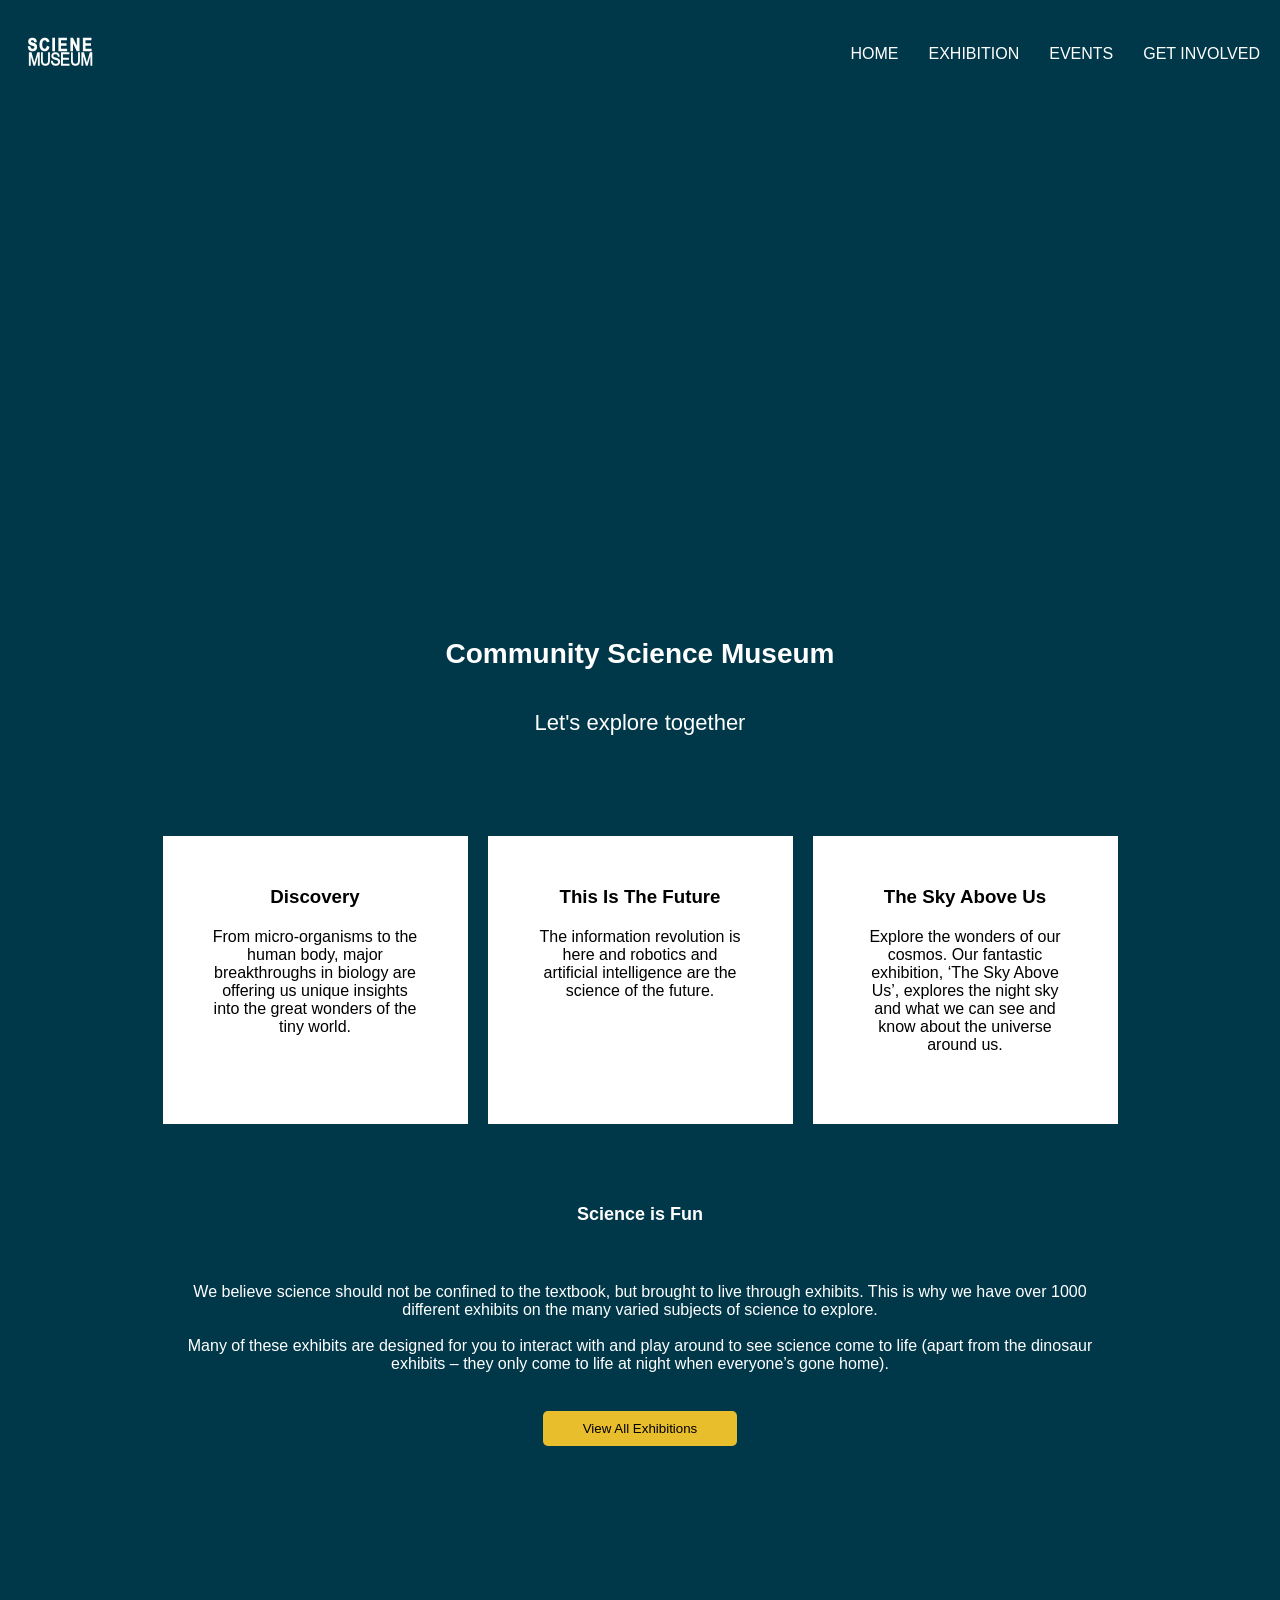
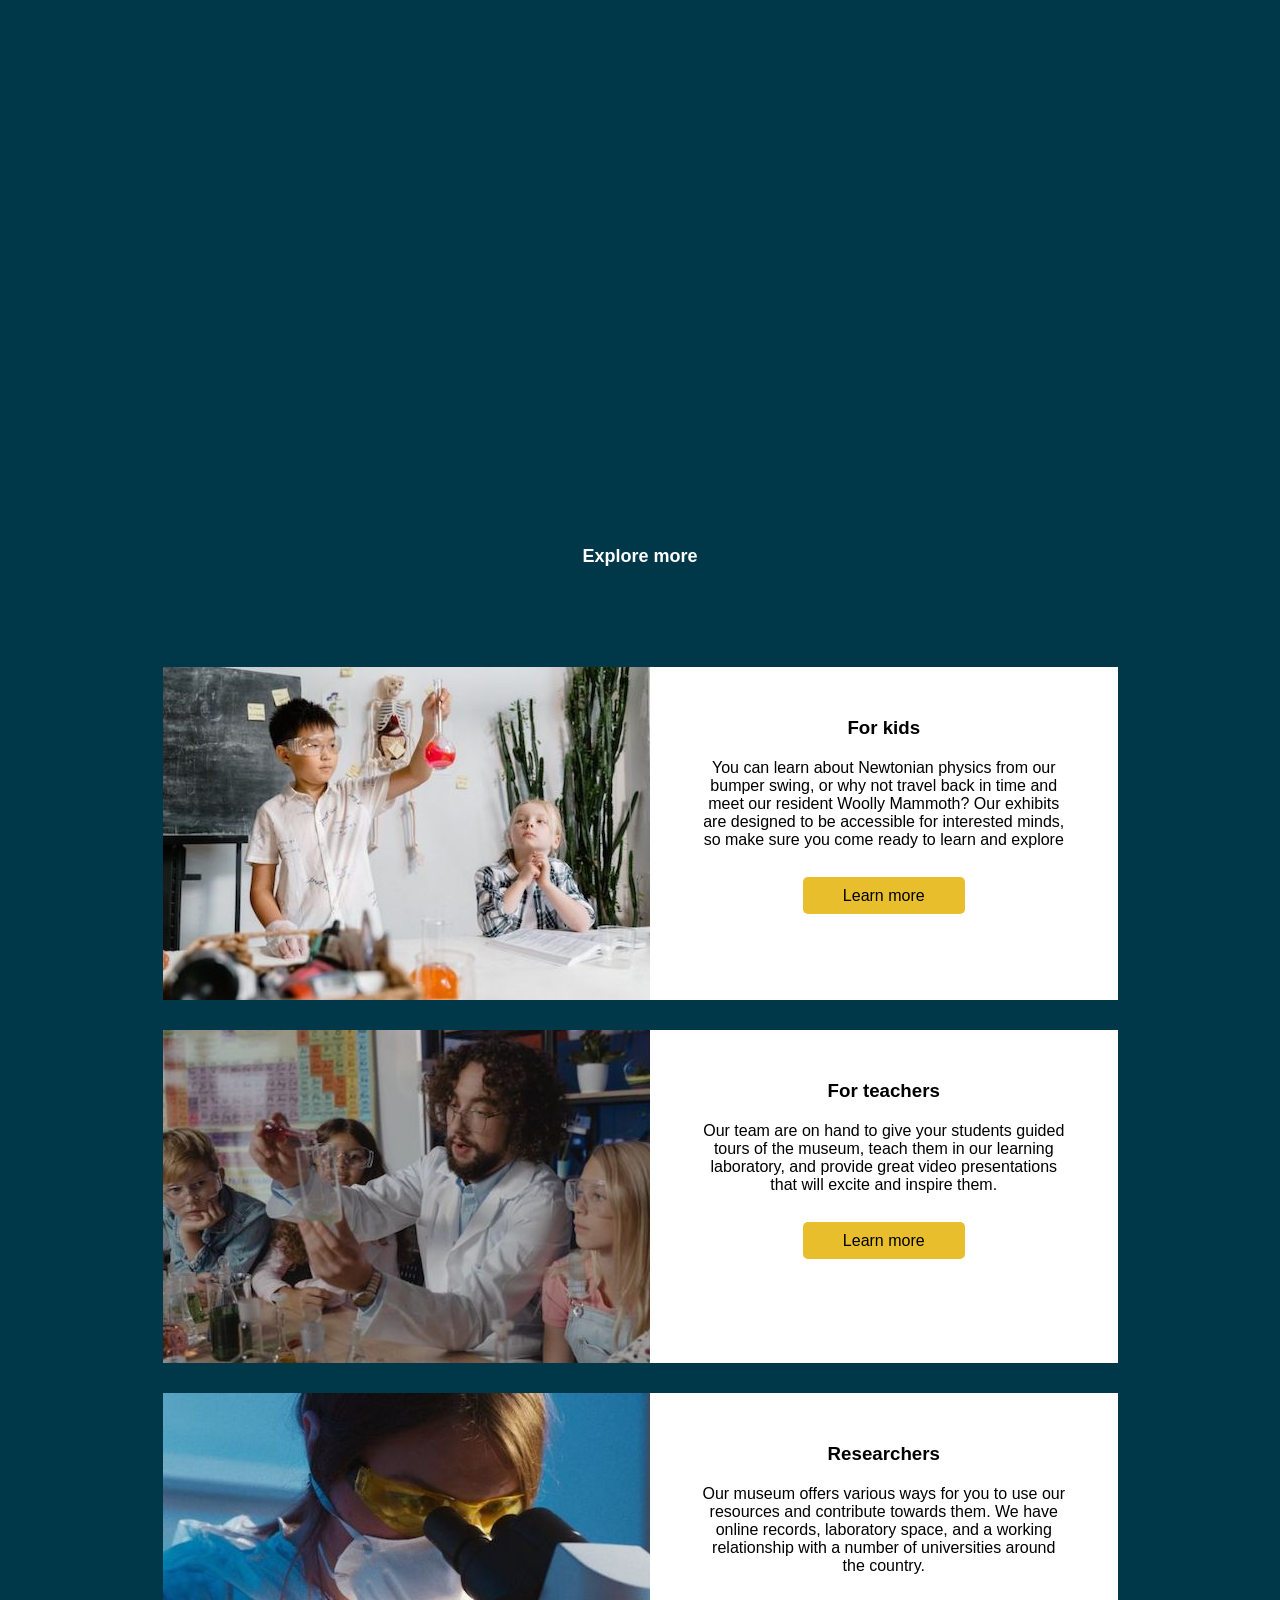
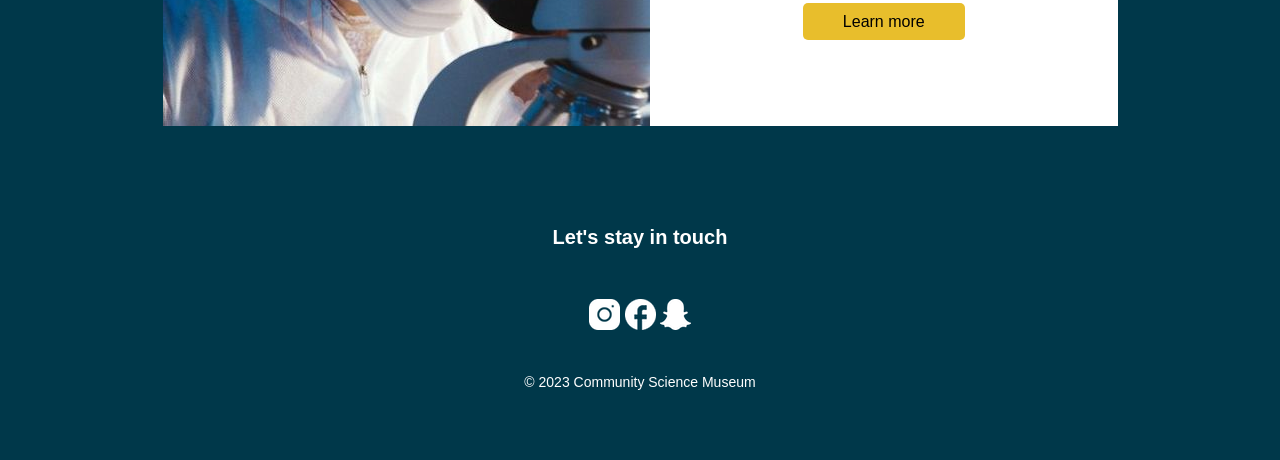
==== commit 9dffa287: "update" ====
--- a/index.html
+++ b/index.html
@@ -4,8 +4,8 @@
     <meta charset="UTF-8">
     <meta http-equiv="X-UA-Compatible" content="IE-edge">
     <meta name="viewport" content="width=device-width, initial-scale=1.0">
-    <title>Hamburger Menu</title>
-    <link rel="stylesheet" href="styles.css"/>
+    <title>Home</title>
+    <link rel="stylesheet" href="css/styles.css"/>
     <link rel="stylesheet" href="https://cdnjs.cloudflare.com/ajax/libs/font-awesome/6.4.2/css/all.min.css" integrity="sha512-z3gLpd7yknf1YoNbCzqRKc4qyor8gaKU1qmn+CShxbuBusANI9QpRohGBreCFkKxLhei6S9CQXFEbbKuqLg0DA==" crossorigin="anonymous" referrerpolicy="no-referrer" />
 </head>
 <body>
--- a/css/styles.css
+++ b/css/styles.css
@@ -0,0 +1,612 @@
+*{
+    box-sizing: border-box; 
+    margin: 0px; 
+    padding: 0px; 
+}
+
+body {
+    font-family: "Roboto", sans-serif;
+    background-color: var(--color2);
+    --color1: white; 
+    --color2: #00384A; 
+}
+
+.nav-bar {
+    width: 100%; 
+    display: flex; 
+    justify-content: space-between;
+    align-items: center;
+    list-style: none; 
+    position: relative; 
+    background-color: var(--color2); 
+    padding: 12px 20px; 
+}
+
+.logo img {width: 80px;}
+.menu {display: flex;}
+.menu li {padding-left: 30px;}
+.menu li a {
+    display: inline-block; 
+    text-decoration: none;
+    color: var(--color1);
+    text-align: center; 
+    transition: 0.15s ease-in-out; 
+    position: relative; 
+    text-transform: uppercase;
+    font-weight: lighter; 
+}
+
+.menu li a::after {
+    content: "";
+    position: absolute; 
+    bottom: 0; 
+    left: 0; 
+    width: 0; 
+    height: 1px; 
+    background-color: var(--color1);
+    transition: 0.15s ease-in-out;
+}
+
+.menu li a:hover:after {width: 100%;}
+.open-menu , .close-menu {
+    position: absolute; 
+    color: var(--color1); 
+    cursor: pointer; 
+    font-size: 1.5rem; 
+    display: none;  
+}
+
+
+
+
+
+.open-menu {
+    top: 50%;
+    right: 20px; 
+    transform: translateY(-50%); 
+}
+
+.close-menu {
+    top: 20px; 
+    right: 20px; 
+}
+
+li {
+    display: inline;   
+}
+
+
+.header {
+    padding: 30px; 
+    text-align: center;
+    color: #FFFFFF;
+}
+
+h1 {
+    font-size: 28px;
+    padding-bottom: 20px; 
+}
+
+h2 {
+    font-size: 18px;
+    padding-bottom: 20px;     
+}
+
+p {
+    padding-bottom: 20px; 
+    padding-top: 20px; 
+}
+
+
+.button {
+    background-color: #E8BE2C;
+    color: black;
+    border: none; 
+    border-radius: 5px; 
+    padding: 10px 40px; 
+}
+
+footer {
+    color: #FFFFFF;
+    text-align: center;
+    padding-top: 50px; 
+    padding-bottom: 50px;   
+}
+
+.footer {
+    font-size: 20px;
+    font-weight: bolder;
+    padding: 10px; 
+}
+
+.social {
+    display: inline-block;
+    padding: 20px;        
+}
+
+.copyright {
+    font-size: 14px;
+    font-weight: lighter;
+    text-transform: capitalize; 
+}
+
+.container {
+    display: grid; 
+    grid-template-columns: 1fr 1fr 1fr 1fr 1fr 1fr 1fr 1fr;
+    grid-template-rows: auto 1fr auto; 
+    padding-top: 20px; 
+    grid-row-gap: 30px; 
+    padding-bottom: 20px;
+    grid-column-gap: 20px; 
+}
+
+
+.grid-container {
+    display: grid; 
+    grid-template-columns: 1fr 1fr 1fr 1fr 1fr 1fr; 
+    grid-template-rows: auto auto auto auto auto auto; 
+    grid-column-gap: 50px; 
+    grid-row-gap: 80px; 
+    color:#FFFFFF;
+    background-color: #00384A;
+}
+
+.grid-container-1 {
+    display: grid; 
+    grid-template-columns: 1fr 1fr 1fr 1fr 1fr; 
+    grid-template-rows: auto auto auto auto auto; 
+    grid-row-gap: 10px; 
+    grid-column-gap: 10px;
+    background-color: white; 
+    color: black;
+    height: 100vh; 
+}
+
+.grid-container-2 {
+    display: grid; 
+    grid-template-columns: 1fr 1fr 1fr 1fr 1fr; 
+    grid-template-rows: auto auto auto auto auto; 
+    grid-row-gap: 10px; 
+    grid-column-gap: 10px;
+    background-color: #00384A; 
+    color: white;
+    height: 100vh;
+}
+
+
+.container-item-0-1 {
+    grid-column-start: 2;
+    grid-column-end: 4;
+    background: white;
+    color: black; 
+    padding: 50px; 
+    text-align: center;
+    grid-column-gap: 20px; 
+
+}
+
+.container-item-0-2 {
+    grid-column-start: 4;
+    grid-column-end: 6;
+    background: white;
+    color: black; 
+    padding: 50px; 
+    text-align: center;
+    grid-gap: 20px; 
+    
+}
+
+.container-item-0-3 {
+    grid-column-start: 6;
+    grid-column-end: 8;
+    background: white;
+    color: black; 
+    padding: 50px; 
+    text-align: center;
+    grid-column-gap: 20px;
+    
+}
+
+.container-item-1 {
+    grid-column-start: 1; 
+    grid-column-end: 9; 
+    grid-row-start: 1;
+    grid-row-end: 18;
+    background-image: url(images/home/community_science_museum_simulator_cosmology_background1.jpg);  
+    background-size: cover; 
+    background-repeat: no-repeat;
+}
+
+
+
+.container-item-2 {
+    text-align: center;
+    grid-column-start: 2;
+    grid-column-end: 8; 
+    color: white; 
+    font-size: 22px; 
+    padding-bottom: 50px; 
+}
+
+
+.container-item-3 {
+    text-align: center;
+    grid-column-start: 2;
+    grid-column-end: 8;
+    color: white; 
+    padding-top: 50px; 
+    padding-bottom: 50px; 
+}
+
+.container-item-4 {
+    grid-column-start: 1; 
+    grid-column-end: 9; 
+    grid-row-start: 21;
+    grid-row-end: 40;
+    background-image: url(images/home/scienceisfun_girl_with_numbers_background.jpg);  
+    background-size: cover; 
+    background-repeat: no-repeat; 
+}
+
+
+.container-item-5 {
+    grid-column-start: 2;
+    grid-column-end: 5;
+    display: flex; 
+    justify-content: left;
+
+
+    
+}
+
+.container-item-6 {
+    grid-column-start: 5;
+    grid-column-end: 8;
+    background: white;
+    color: black; 
+    padding: 50px; 
+    text-align: center;
+
+}
+
+
+.container-item-7 {
+    grid-column-start: 5;
+    grid-column-end: 8;
+    background: white;
+    color: black; 
+    padding: 50px; 
+    text-align: center;
+}
+
+
+.container-item-8 {
+    grid-column-start: 2;
+    grid-column-end: 5;
+    display: flex; 
+    justify-content: left;
+}
+
+.container-item-9 {
+    grid-column-start: 2;
+    grid-column-end: 5;
+    display: flex; 
+    justify-content: left;
+}
+
+.container-item-10 {
+    grid-column-start: 5;
+    grid-column-end: 8;
+    background: white;
+    color: black;
+    padding: 50px; 
+    text-align: center;
+}
+
+
+
+
+
+
+
+
+.grid-item-1 {  
+    grid-column-start: 2;
+    grid-column-end: 6; 
+}
+
+
+.grid-item-2,
+.grid-item-4,
+.grid-item-6 { 
+    grid-column-start: 2;
+    grid-column-end: 4;
+}
+
+.grid-item-3,
+.grid-item-5,
+.grid-item-7 {
+    grid-column-start: 4;
+    grid-column-end: 6;
+    padding: 5%; 
+}
+
+
+
+
+
+
+.grid-item-1-2,
+.grid-item-2-2 {
+    grid-column-start: 2;
+    padding-top: 50px;
+}
+
+.grid-item-1-3,
+.grid-item-2-3 {
+    grid-column-start: 2;
+    display: flex; 
+    justify-content: left;
+}
+
+.grid-item-1-4,
+.grid-item-2-4 {
+    grid-column-start: 3;
+    display: flex; 
+    justify-content: center;
+}
+
+.grid-item-1-5,
+.grid-item-2-5 {
+    grid-column-start: 4;
+    display: flex; 
+    justify-content: right; 
+}
+
+.grid-item-1-6,
+.grid-item-2-6 {
+    display: none; 
+}
+
+.grid-item-1-7,
+.grid-item-2-7 {
+    grid-column-start: 2;
+    grid-column-end: 5;   
+    display: flex; 
+    justify-content: center;
+}
+
+
+
+
+
+
+
+
+
+#check {display: none;}
+@media(max-width: 620px){
+    .menu {
+        flex-direction: column; 
+        align-items: center; 
+        justify-content: center; 
+        width: 80%; 
+        height: 100vh; 
+        position: fixed; 
+        top: 0; 
+        right: -100%; 
+        z-index: 100; 
+        background-color: var(--color2);
+        transition: all 0.2s ease-in-out;
+
+    }
+    .menu li {margin-top: 40px;}
+    .menu li a {padding: 10px;}
+    .open-menu , .close-menu {display: block;}
+    #check:checked ~ .menu {right: 0;}
+
+}
+
+
+
+
+
+
+
+@media(max-width: 970px) {
+
+
+    .header {
+        text-align: center; 
+    }
+
+    main {
+        display: grid; 
+        grid-template-columns: 1fr; 
+        grid-template-rows: auto 1fr auto;
+        grid-row-gap: 30px; 
+        grid-column-gap: 10px; 
+        background-color: #00384A;
+        color: #FFFFFF;
+    }
+
+    .container-item-0-1,
+    .container-item-0-2,
+    .container-item-0-3 {
+        grid-column-start: 2; 
+        grid-column-end: 8;
+    }
+
+    .container-item-2 {
+        grid-column-start: 1; 
+        grid-column-end: 9; 
+    }
+
+    .container-item-3 {
+        grid-column-start: 1; 
+        grid-column-end: 9;
+        padding-left: 20%; 
+        padding-right: 20%;
+    }
+
+    .container-item-4 {
+        grid-row-start: 23;
+        grid-row-end: 40
+
+    }
+
+
+    .container-item-5 {
+        grid-column-start: 1; 
+        grid-column-end: 9;
+        display: flex; 
+        justify-content: center;
+        padding-left: 100px;
+        padding-right: 100px; 
+        background:#00384A;
+
+        
+    }
+
+    .container-item-6 {
+        grid-column-start: 1; 
+        grid-column-end: 9;
+        padding-left: 20%; 
+        padding-right: 20%;
+        background-color: #00384A;
+        color:#FFFFFF;   
+          
+    }
+
+    .container-item-7 {
+        grid-column-start: 1;
+        grid-column-end: 9;
+        padding-left: 20%; 
+        padding-right: 20%;
+        background-color: #00384A;
+        color:#FFFFFF;
+          
+    }
+
+    .container-item-8 {
+        grid-column-start: 1; 
+        grid-column-end: 9;
+        display: flex; 
+        justify-content: center;
+        padding-left: 100px;
+        padding-right: 100px; 
+        background:#00384A;
+    }
+
+    .container-item-9 {
+        grid-column-start: 1; 
+        grid-column-end: 9;
+        display: flex; 
+        justify-content: center;
+        padding-left: 100px;
+        padding-right: 100px; 
+        background:#00384A;
+    }
+
+    .container-item-10 {
+        grid-column-start: 1; 
+        grid-column-end: 9; 
+        text-align: center;
+        background-color: #00384A;
+        color:#FFFFFF;
+        padding-left: 20%; 
+        padding-right: 20%; 
+      
+        
+    }
+
+
+
+ 
+    .grid-item-1 {
+        grid-column: span 6;
+        text-align: center; 
+    }
+
+    .grid-item-2,
+    .grid-item-4,
+    .grid-item-6 {
+        grid-column-start: 2;
+        grid-column-end: 6; 
+        display: flex; 
+        justify-content: center;     
+    }
+
+    .grid-item-3,
+    .grid-item-5,
+    .grid-item-7 {
+        grid-column-start: 2; 
+        grid-column-end: 6; 
+        text-align: center;       
+    }
+
+
+
+
+
+
+    .grid-item-1-1,
+    .grid-item-2-1 {
+        grid-column: span 6; 
+    }
+
+    .grid-item-1-2,
+    .grid-item-2-2 {
+        grid-column-start: 2; 
+        grid-column-end: 5; 
+        text-align: center; 
+    }
+
+
+    .grid-item-1-3,
+    .grid-item-1-4,
+    .grid-item-1-5,
+    .grid-item-2-3,
+    .grid-item-2-4,
+    .grid-item-2-5 {
+        display: none;     
+    }
+
+    .grid-item-1-6,
+    .grid-item-2-6 {
+        grid-column-start: 2; 
+        grid-column-end: 5; 
+        display: flex;
+        justify-content: center; 
+        padding-bottom: 20px;   
+    }
+
+    .grid-item-1-7,
+    .grid-item-2-7 {
+        text-align: center;    
+    }
+
+
+ 
+
+
+
+
+
+
+
+
+
+
+    footer {
+        grid-column: span 2;  
+        padding-top: 40px; 
+        padding-bottom: 50px;   
+    } 
+
+    
+    
+    
+}
+
+
